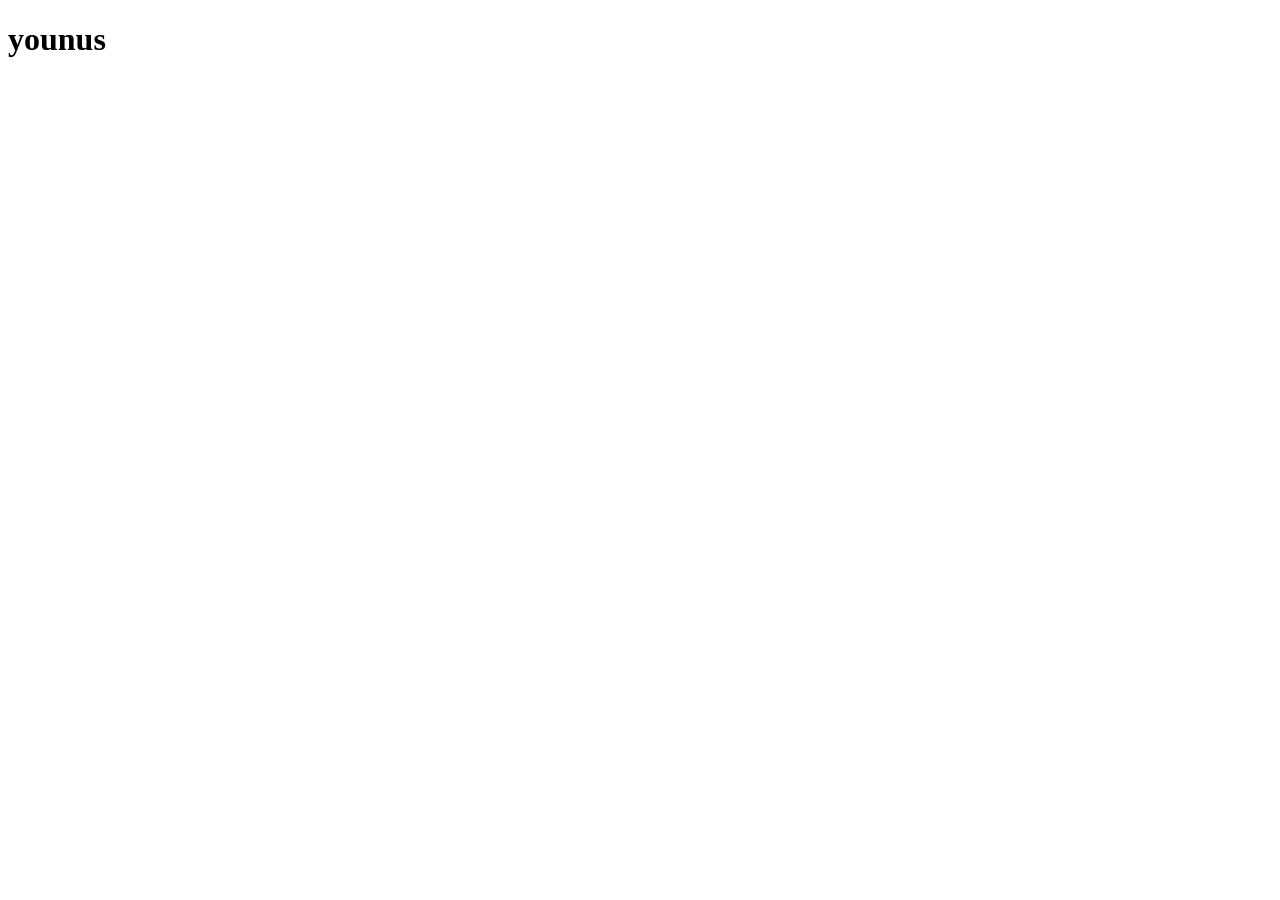
==== index.html @ 6357ff7a "first commit" ====
<!DOCTYPE html>
<html lang="en">
<head>
    <meta charset="UTF-8">
    <meta name="viewport" content="width=device-width, initial-scale=1.0">
    <title>Document</title>
</head>
<body>
    <h1>younus</h1>
</body>
</html>
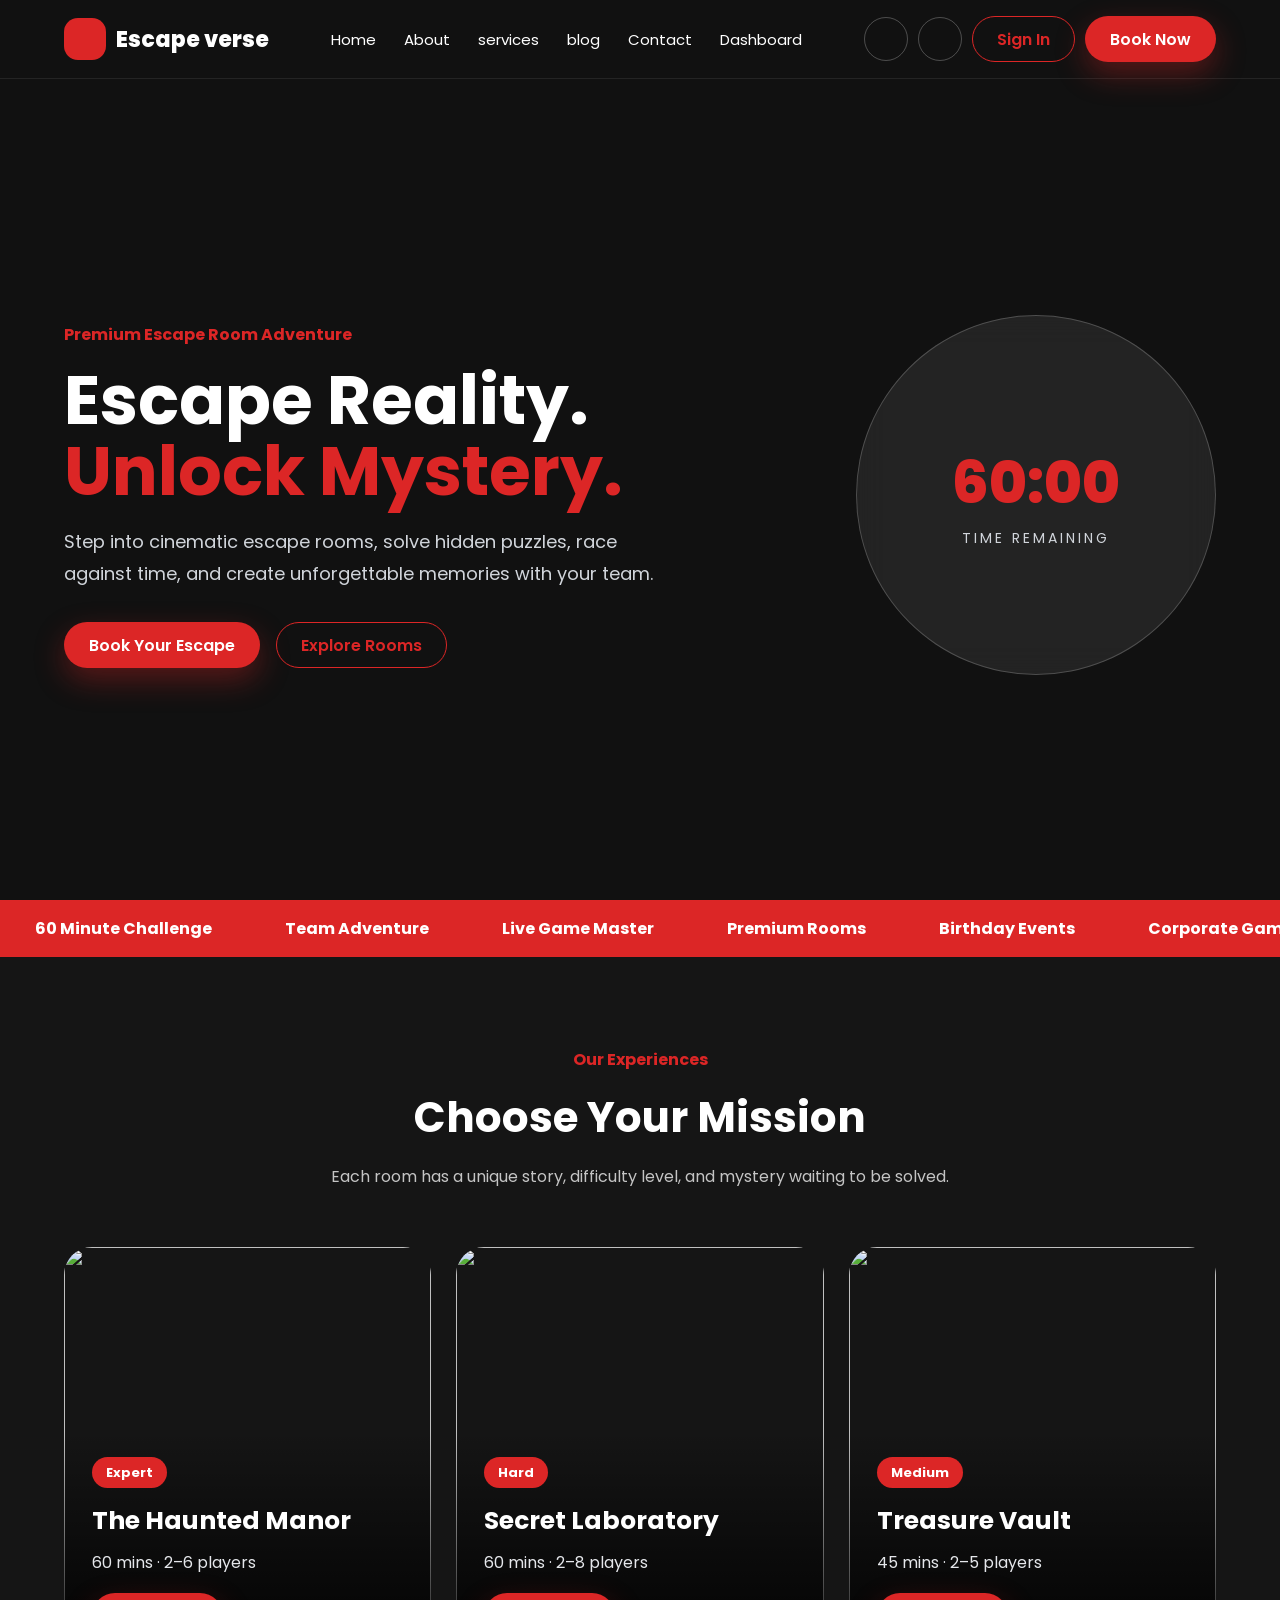
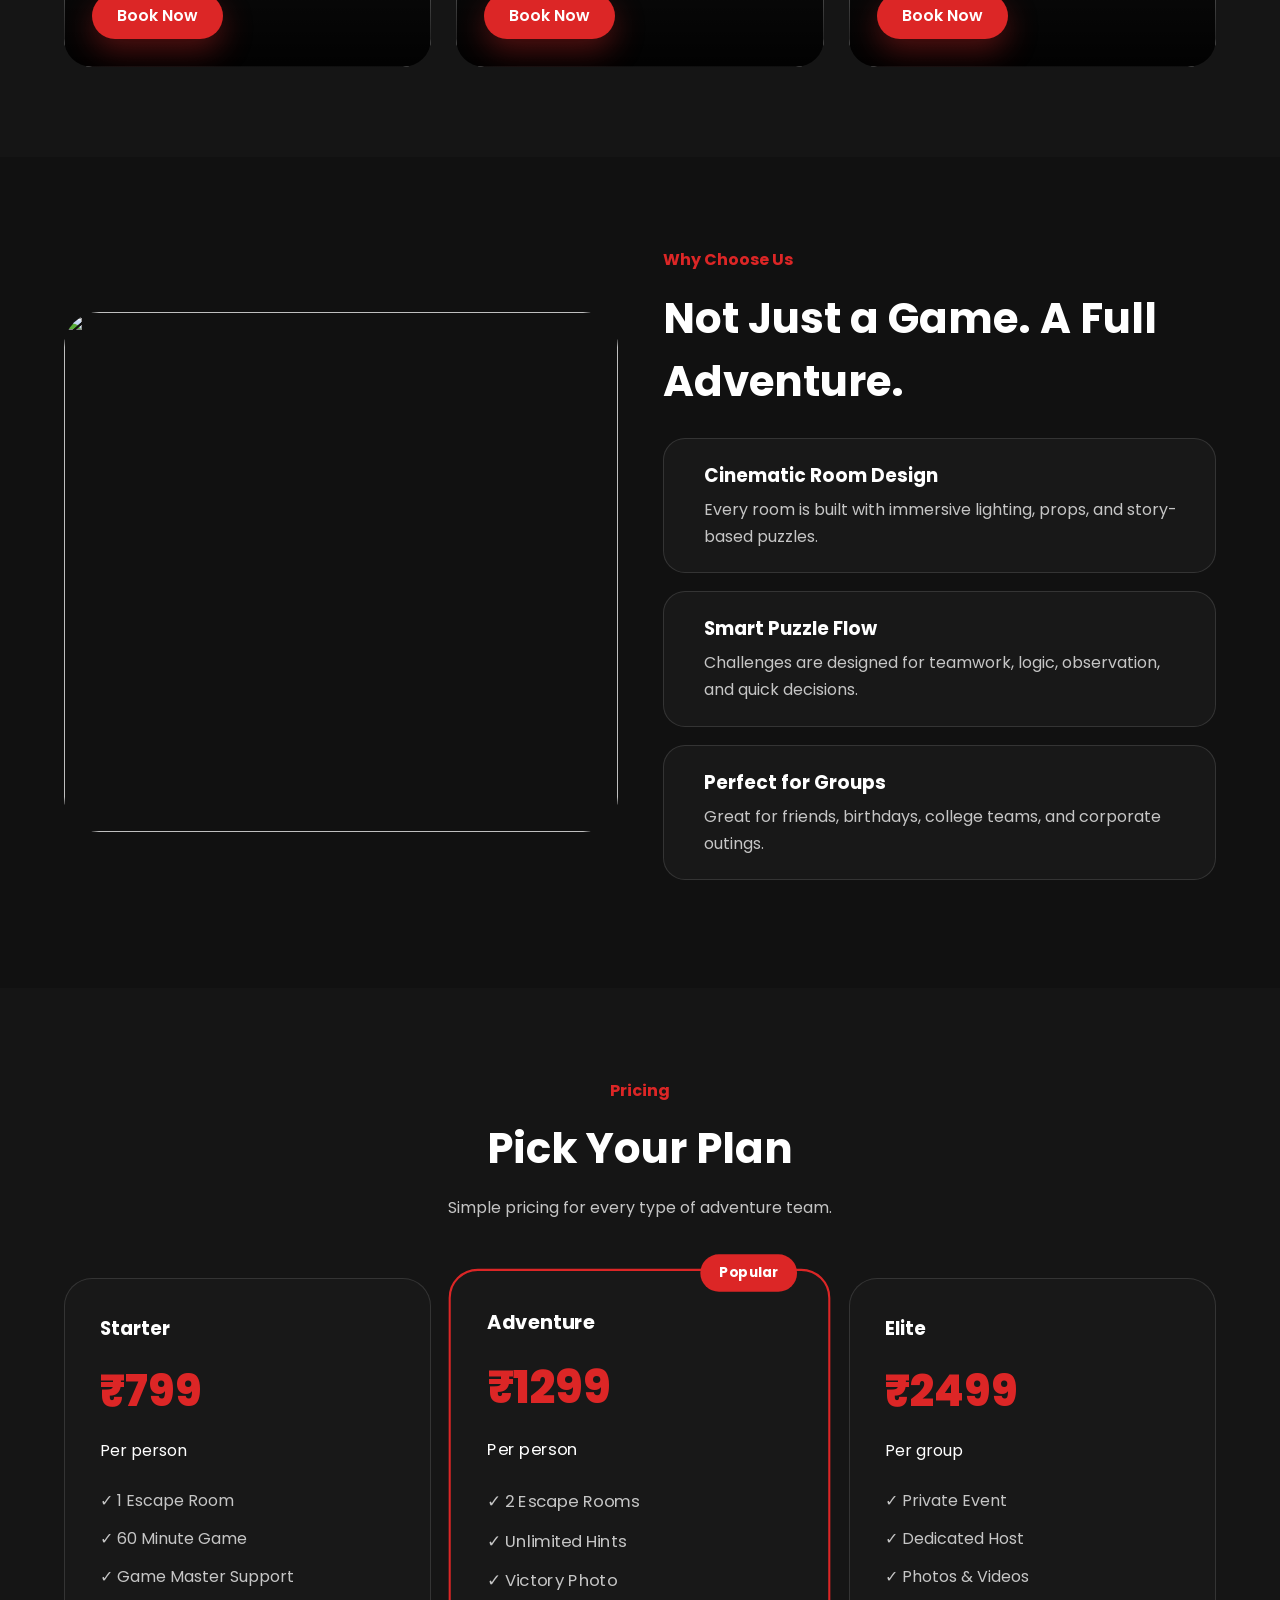
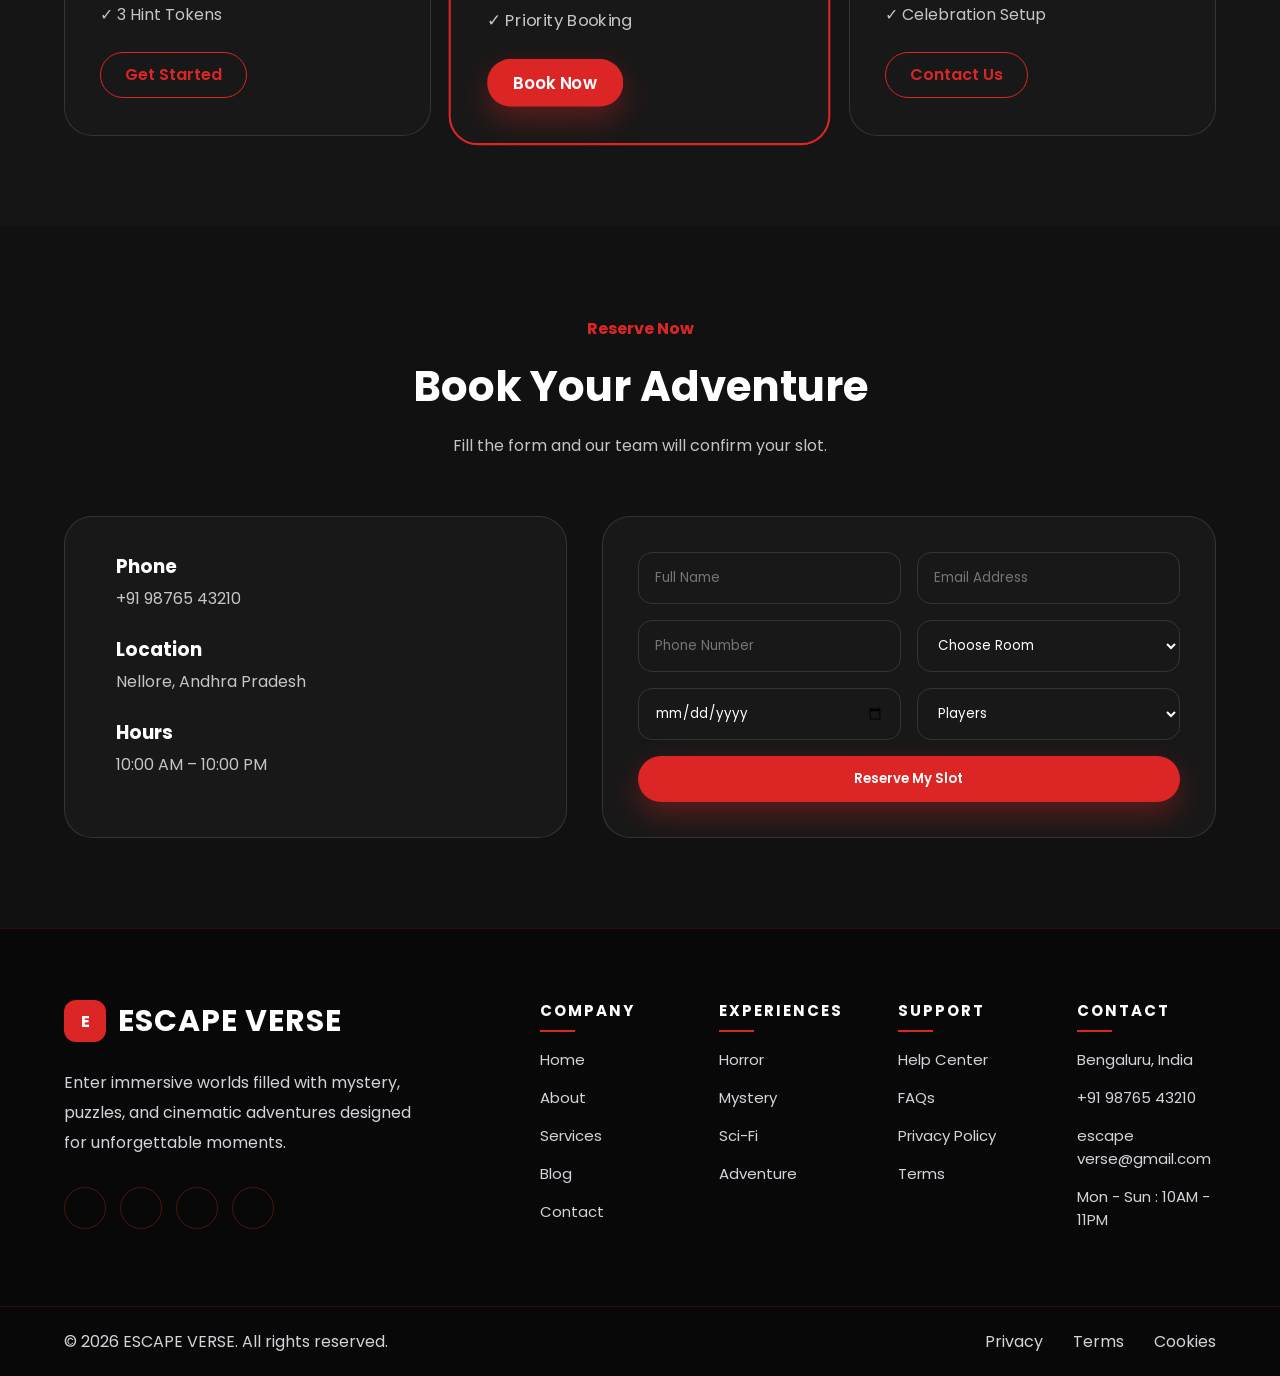
==== commit bee5637b: "first commit" ====
--- a/index.html
+++ b/index.html
@@ -1,11 +1,372 @@
 <!DOCTYPE html>
-<html lang="en">
+<html lang="en" dir="ltr">
 <head>
-    <meta charset="UTF-8">
-    <meta name="viewport" content="width=device-width, initial-scale=1.0">
-    <title>Document</title>
+  <meta charset="UTF-8" />
+  <meta name="viewport" content="width=device-width, initial-scale=1.0" />
+  <title>Escape verse - Escape Room Adventure Center</title>
+
+  <link rel="stylesheet" href="index.css">
+
+  <link href="https://fonts.googleapis.com/css2?family=Poppins:wght@300;400;500;600;700;800&display=swap" rel="stylesheet">
+  <script src="https://unpkg.com/lucide@latest"></script>
 </head>
+
 <body>
-    <h1>younus</h1>
+
+<header>
+  <div class="container nav">
+    <a href="#" class="logo">
+      <span class="logo-icon"><i data-lucide="key-round"></i></span>
+      Escape verse
+    </a>
+
+    <ul class="nav-links" id="navLinks">
+      <li><a href="#home">Home</a></li>
+      <li><a href="#about">About</a></li>
+      <li><a href="#rooms">services</a></li>
+      <li><a href="#pricing">blog</a></li>
+      <li><a href="#booking">Contact</a></li>
+      <li><a href="#">Dashboard</a></li>
+    </ul>
+
+    <div class="nav-actions">
+      <button class="icon-btn" id="rtlBtn">
+  <i data-lucide="text-direction-rtl"></i>
+</button>
+      <button class="icon-btn" id="darkBtn"><i data-lucide="moon"></i></button>
+      <a href="login.html" class="btn btn-secondary desktop-cta">Sign In</a>
+      <a href="#booking" class="btn btn-primary desktop-cta">Book Now</a>
+      
+    </div>
+  </div>
+</header>
+
+<section class="hero" id="home">
+  <div class="container hero-grid">
+    <div>
+      <span class="tag">Premium Escape Room Adventure</span>
+      <h1>Escape Reality. <span>Unlock Mystery.</span></h1>
+      <p>
+        Step into cinematic escape rooms, solve hidden puzzles, race against time,
+        and create unforgettable memories with your team.
+      </p>
+
+      <div class="hero-actions">
+        <a href="#booking" class="btn btn-primary">Book Your Escape</a>
+        <a href="#rooms" class="btn btn-secondary">Explore Rooms</a>
+      </div>
+    </div>
+
+    <div class="timer-card">
+      <div class="timer-inner">
+        <div class="timer" id="timer">60:00</div>
+        <p>Time Remaining</p>
+      </div>
+    </div>
+  </div>
+</section>
+
+<div class="marquee">
+  <div class="marquee-track">
+    <span>60 Minute Challenge</span>
+    <span>Team Adventure</span>
+    <span>Live Game Master</span>
+    <span>Premium Rooms</span>
+    <span>Birthday Events</span>
+    <span>Corporate Games</span>
+  </div>
+</div>
+
+<section class="section rooms" id="rooms">
+  <div class="container">
+    <div class="section-head">
+      <span class="tag">Our Experiences</span>
+      <h2>Choose Your Mission</h2>
+      <p>Each room has a unique story, difficulty level, and mystery waiting to be solved.</p>
+    </div>
+
+    <div class="room-grid">
+      <div class="room-card">
+        <img src="https://images.unsplash.com/photo-1505635552518-3448ff116af3?auto=format&fit=crop&w=900&q=80">
+        <div class="room-content">
+          <span class="difficulty">Expert</span>
+          <h3>The Haunted Manor</h3>
+          <p>60 mins · 2–6 players</p>
+          <a href="#booking" class="btn btn-primary">Book Now</a>
+        </div>
+      </div>
+
+      <div class="room-card">
+        <img src="https://images.unsplash.com/photo-1511512578047-dfb367046420?auto=format&fit=crop&w=900&q=80">
+        <div class="room-content">
+          <span class="difficulty">Hard</span>
+          <h3>Secret Laboratory</h3>
+          <p>60 mins · 2–8 players</p>
+          <a href="#booking" class="btn btn-primary">Book Now</a>
+        </div>
+      </div>
+
+      <div class="room-card">
+        <img src="https://images.unsplash.com/photo-1500530855697-b586d89ba3ee?auto=format&fit=crop&w=900&q=80">
+        <div class="room-content">
+          <span class="difficulty">Medium</span>
+          <h3>Treasure Vault</h3>
+          <p>45 mins · 2–5 players</p>
+          <a href="#booking" class="btn btn-primary">Book Now</a>
+        </div>
+      </div>
+    </div>
+  </div>
+</section>
+
+<section class="section" id="about">
+  <div class="container experience-grid">
+    <div class="exp-img">
+      <img src="https://images.unsplash.com/photo-1529516548873-9ce57c8f155e?auto=format&fit=crop&w=1000&q=80">
+    </div>
+
+    <div>
+      <span class="tag">Why Choose Us</span>
+      <h2>Not Just a Game. A Full Adventure.</h2>
+
+      <div class="feature">
+        <i data-lucide="film"></i>
+        <div>
+          <h3>Cinematic Room Design</h3>
+          <p>Every room is built with immersive lighting, props, and story-based puzzles.</p>
+        </div>
+      </div>
+
+      <div class="feature">
+        <i data-lucide="brain"></i>
+        <div>
+          <h3>Smart Puzzle Flow</h3>
+          <p>Challenges are designed for teamwork, logic, observation, and quick decisions.</p>
+        </div>
+      </div>
+
+      <div class="feature">
+        <i data-lucide="users"></i>
+        <div>
+          <h3>Perfect for Groups</h3>
+          <p>Great for friends, birthdays, college teams, and corporate outings.</p>
+        </div>
+      </div>
+    </div>
+  </div>
+</section>
+
+<section class="section pricing" id="pricing">
+  <div class="container">
+    <div class="section-head">
+      <span class="tag">Pricing</span>
+      <h2>Pick Your Plan</h2>
+      <p>Simple pricing for every type of adventure team.</p>
+    </div>
+
+    <div class="pricing-grid">
+      <div class="price-card">
+        <h3>Starter</h3>
+        <div class="price">₹799</div>
+        <p>Per person</p>
+        <ul>
+          <li>✓ 1 Escape Room</li>
+          <li>✓ 60 Minute Game</li>
+          <li>✓ Game Master Support</li>
+          <li>✓ 3 Hint Tokens</li>
+        </ul>
+        <a href="#booking" class="btn btn-secondary">Get Started</a>
+      </div>
+
+      <div class="price-card popular">
+        <span class="badge">Popular</span>
+        <h3>Adventure</h3>
+        <div class="price">₹1299</div>
+        <p>Per person</p>
+        <ul>
+          <li>✓ 2 Escape Rooms</li>
+          <li>✓ Unlimited Hints</li>
+          <li>✓ Victory Photo</li>
+          <li>✓ Priority Booking</li>
+        </ul>
+        <a href="#booking" class="btn btn-primary">Book Now</a>
+      </div>
+
+      <div class="price-card">
+        <h3>Elite</h3>
+        <div class="price">₹2499</div>
+        <p>Per group</p>
+        <ul>
+          <li>✓ Private Event</li>
+          <li>✓ Dedicated Host</li>
+          <li>✓ Photos & Videos</li>
+          <li>✓ Celebration Setup</li>
+        </ul>
+        <a href="#booking" class="btn btn-secondary">Contact Us</a>
+      </div>
+    </div>
+  </div>
+</section>
+
+<section class="section" id="booking">
+  <div class="container">
+    <div class="section-head">
+      <span class="tag">Reserve Now</span>
+      <h2>Book Your Adventure</h2>
+      <p>Fill the form and our team will confirm your slot.</p>
+    </div>
+
+    <div class="booking-grid">
+      <div class="booking-info">
+        <div class="info-box">
+          <i data-lucide="phone"></i>
+          <div>
+            <h3>Phone</h3>
+            <p>+91 98765 43210</p>
+          </div>
+        </div>
+
+        <div class="info-box">
+          <i data-lucide="map-pin"></i>
+          <div>
+            <h3>Location</h3>
+            <p>Nellore, Andhra Pradesh</p>
+          </div>
+        </div>
+
+        <div class="info-box">
+          <i data-lucide="clock"></i>
+          <div>
+            <h3>Hours</h3>
+            <p>10:00 AM – 10:00 PM</p>
+          </div>
+        </div>
+      </div>
+
+      <form class="booking-form" id="bookingForm">
+        <div class="form-row">
+          <input type="text" id="name" placeholder="Full Name" required>
+          <input type="email" placeholder="Email Address" required>
+        </div>
+
+        <div class="form-row">
+          <input type="tel" placeholder="Phone Number" required>
+          <select required>
+            <option value="">Choose Room</option>
+            <option>The Haunted Manor</option>
+            <option>Secret Laboratory</option>
+            <option>Treasure Vault</option>
+          </select>
+        </div>
+
+        <div class="form-row">
+          <input type="date" required>
+          <select required>
+            <option value="">Players</option>
+            <option>2 Players</option>
+            <option>3 Players</option>
+            <option>4 Players</option>
+            <option>5+ Players</option>
+          </select>
+        </div>
+
+        <button class="btn btn-primary" type="submit">Reserve My Slot</button>
+      </form>
+    </div>
+  </div>
+</section>
+
+
+  <footer class="footer">
+
+  <div class="container footer-container">
+
+    <!-- LEFT -->
+    <div class="footer-brand">
+
+      <div class="footer-logo">
+        <span class="logo-box">E</span>
+        <h2>ESCAPE VERSE</h2>
+      </div>
+
+      <p>
+        Enter immersive worlds filled with mystery, puzzles,
+        and cinematic adventures designed for unforgettable moments.
+      </p>
+
+      <div class="footer-socials">
+        <a href="#"><i data-lucide="instagram"></i></a>
+        <a href="#"><i data-lucide="twitter"></i></a>
+        <a href="#"><i data-lucide="youtube"></i></a>
+        <a href="#"><i data-lucide="facebook"></i></a>
+      </div>
+
+    </div>
+
+    <!-- LINKS -->
+    <div class="footer-links">
+
+      <div class="footer-column">
+        <h3>Company</h3>
+
+        <a href="#">Home</a>
+        <a href="#">About</a>
+        <a href="#">Services</a>
+        <a href="#">Blog</a>
+        <a href="#">Contact</a>
+      </div>
+
+      <div class="footer-column">
+        <h3>Experiences</h3>
+
+        <a href="#">Horror</a>
+        <a href="#">Mystery</a>
+        <a href="#">Sci-Fi</a>
+        <a href="#">Adventure</a>
+      </div>
+
+      <div class="footer-column">
+        <h3>Support</h3>
+
+        <a href="#">Help Center</a>
+        <a href="#">FAQs</a>
+        <a href="#">Privacy Policy</a>
+        <a href="#">Terms</a>
+      </div>
+
+      <div class="footer-column">
+        <h3>Contact</h3>
+
+        <p>Bengaluru, India</p>
+        <p>+91 98765 43210</p>
+        <p>escape verse@gmail.com</p>
+        <p>Mon - Sun : 10AM - 11PM</p>
+      </div>
+
+    </div>
+
+  </div>
+
+  <!-- BOTTOM -->
+  <div class="footer-bottom">
+
+    <p>© 2026 ESCAPE VERSE. All rights reserved.</p>
+
+    <div class="bottom-links">
+      <a href="#">Privacy</a>
+      <a href="#">Terms</a>
+      <a href="#">Cookies</a>
+    </div>
+
+  </div>
+
+
+</footer>
+
+<script src="script.js"></script>
+
+<script>
+  lucide.createIcons();
+</script>
 </body>
 </html>
--- a/index.css
+++ b/index.css
@@ -0,0 +1,724 @@
+:root{
+  --primary:#dc2626;
+  --secondary:#111111;
+
+  --white:#ffffff;
+  --black:#000000;
+
+  --bg:#111111;
+  --text:#ffffff;
+
+  --card:#181818;
+  --soft:#151515;
+
+  --border:rgba(255,255,255,0.12);
+}
+
+/* LIGHT MODE */
+
+body.light{
+  --bg:#ffffff;
+  --text:#000000;
+
+  --card:#ffffff;
+  --soft:#f5f5f5;
+
+  --border:rgba(0,0,0,0.12);
+}
+
+/* RTL */
+
+body.rtl{
+  direction:rtl;
+  text-align:right;
+}
+
+*{
+  margin:0;
+  padding:0;
+  box-sizing:border-box;
+  font-family:'Poppins',sans-serif;
+}
+
+html{
+  scroll-behavior:smooth;
+}
+
+body{
+  background:var(--bg);
+  color:var(--text);
+  overflow-x:hidden;
+}
+
+a{
+  text-decoration:none;
+  color:inherit;
+}
+
+ul{
+  list-style:none;
+}
+
+img{
+  display:block;
+}
+
+.container{
+  width:min(1180px,90%);
+  margin:auto;
+}
+
+/* HEADER */
+
+header{
+  position:fixed;
+  top:0;
+  left:0;
+  width:100%;
+  z-index:999;
+  background:var(--secondary);
+  border-bottom:1px solid rgba(255,255,255,.08);
+}
+
+.nav{
+  height:78px;
+  display:flex;
+  align-items:center;
+  justify-content:space-between;
+}
+
+.logo{
+  display:flex;
+  align-items:center;
+  gap:10px;
+  color:var(--white);
+  font-size:22px;
+  font-weight:800;
+}
+
+.logo-icon{
+  width:42px;
+  height:42px;
+  border-radius:14px;
+  background:var(--primary);
+  color:var(--white);
+  display:grid;
+  place-items:center;
+}
+
+.nav-links{
+  display:flex;
+  align-items:center;
+  gap:28px;
+}
+
+.nav-links a{
+  color:var(--white);
+  font-size:15px;
+  transition:.3s;
+}
+
+.nav-links a:hover{
+  color:var(--primary);
+}
+
+.nav-actions{
+  display:flex;
+  align-items:center;
+  gap:10px;
+}
+
+.icon-btn{
+  width:44px;
+  height:44px;
+  border-radius:50%;
+  border:1px solid rgba(255,255,255,.18);
+  background:transparent;
+  color:var(--white);
+  display:grid;
+  place-items:center;
+  cursor:pointer;
+  transition:.3s;
+}
+
+.icon-btn:hover{
+  background:var(--primary);
+  border-color:var(--primary);
+}
+
+.hamburger{
+  display:none;
+}
+
+/* BUTTONS */
+
+.btn{
+  height:46px;
+  padding:0 24px;
+  border-radius:30px;
+  display:inline-flex;
+  align-items:center;
+  justify-content:center;
+  font-weight:600;
+  border:1px solid transparent;
+  transition:.3s;
+}
+
+.btn-primary{
+  background:var(--primary);
+  color:var(--white);
+  box-shadow:0 12px 30px rgba(220,38,38,.35);
+}
+
+.btn-primary:hover{
+  transform:translateY(-3px);
+}
+
+.btn-secondary{
+  background:transparent;
+  color:var(--primary);
+  border-color:var(--primary);
+}
+
+.btn-secondary:hover{
+  background:var(--primary);
+  color:var(--white);
+}
+
+/* HERO */
+
+.hero{
+  min-height:100vh;
+  display:flex;
+  align-items:center;
+  padding-top:90px;
+
+  background:
+  linear-gradient(90deg,rgba(17,17,17,.96),rgba(17,17,17,.55)),
+  url("https://images.unsplash.com/photo-1511512578047-dfb367046420?auto=format&fit=crop&w=1600&q=80");
+
+  background-size:cover;
+  background-position:center;
+
+  color:var(--white);
+}
+
+.hero-grid{
+  display:grid;
+  grid-template-columns:1.1fr .9fr;
+  gap:50px;
+  align-items:center;
+}
+
+.tag{
+  color:var(--primary);
+  font-weight:700;
+}
+
+.hero h1{
+  font-size:68px;
+  line-height:1.05;
+  margin:18px 0;
+}
+
+.hero h1 span{
+  color:var(--primary);
+}
+
+.hero p{
+  color:#d1d5db;
+  font-size:18px;
+  line-height:1.8;
+  max-width:620px;
+}
+
+.hero-actions{
+  display:flex;
+  gap:16px;
+  margin-top:32px;
+  flex-wrap:wrap;
+}
+
+.timer-card{
+  width:360px;
+  height:360px;
+  border-radius:50%;
+  background:rgba(255,255,255,.08);
+  border:1px solid rgba(255,255,255,.2);
+  display:grid;
+  place-items:center;
+  margin-left:auto;
+  backdrop-filter:blur(15px);
+}
+
+.timer-inner{
+  text-align:center;
+}
+
+.timer{
+  font-size:58px;
+  font-weight:800;
+  color:var(--primary);
+}
+
+.timer-inner p{
+  font-size:14px;
+  letter-spacing:3px;
+  text-transform:uppercase;
+}
+
+/* MARQUEE */
+
+.marquee{
+  background:var(--primary);
+  color:var(--white);
+  overflow:hidden;
+  white-space:nowrap;
+  padding:16px 0;
+  font-weight:700;
+}
+
+.marquee-track{
+  display:inline-block;
+  animation:marquee 18s linear infinite;
+}
+
+.marquee span{
+  margin:0 35px;
+}
+
+@keyframes marquee{
+  from{
+    transform:translateX(0);
+  }
+  to{
+    transform:translateX(-50%);
+  }
+}
+
+/* SECTIONS */
+
+.section{
+  padding:90px 0;
+}
+
+.rooms,
+.pricing{
+  background:var(--soft);
+}
+
+.section-head{
+  text-align:center;
+  max-width:720px;
+  margin:0 auto 55px;
+}
+
+.section-head h2{
+  font-size:42px;
+  margin:14px 0;
+}
+
+.section-head p{
+  opacity:.75;
+  line-height:1.8;
+}
+
+/* ROOMS */
+
+.room-grid{
+  display:grid;
+  grid-template-columns:repeat(3,1fr);
+  gap:25px;
+}
+
+.room-card{
+  height:420px;
+  border-radius:28px;
+  overflow:hidden;
+  position:relative;
+}
+
+.room-card img{
+  width:100%;
+  height:100%;
+  object-fit:cover;
+  transition:.5s;
+}
+
+.room-card:hover img{
+  transform:scale(1.08);
+}
+
+.room-content{
+  position:absolute;
+  left:0;
+  right:0;
+  bottom:0;
+  padding:28px;
+  color:var(--white);
+
+  background:
+  linear-gradient(transparent,rgba(0,0,0,.92));
+}
+
+.difficulty{
+  background:var(--primary);
+  padding:6px 14px;
+  border-radius:20px;
+  font-size:13px;
+  font-weight:700;
+}
+
+.room-content h3{
+  font-size:25px;
+  margin:18px 0 10px;
+}
+
+.room-content p{
+  color:#e5e7eb;
+  margin-bottom:18px;
+}
+
+/* ABOUT */
+
+.experience-grid{
+  display:grid;
+  grid-template-columns:1fr 1fr;
+  gap:45px;
+  align-items:center;
+}
+
+.exp-img img{
+  width:100%;
+  height:520px;
+  object-fit:cover;
+  border-radius:35px;
+}
+
+.experience-grid h2{
+  font-size:42px;
+  margin:15px 0 25px;
+}
+
+.feature{
+  display:flex;
+  gap:18px;
+  padding:22px;
+  border-radius:22px;
+  border:1px solid var(--border);
+  background:var(--card);
+  margin-bottom:18px;
+}
+
+.feature i{
+  color:var(--primary);
+}
+
+.feature p{
+  opacity:.75;
+  line-height:1.7;
+  margin-top:6px;
+}
+
+/* PRICING */
+
+.pricing-grid{
+  display:grid;
+  grid-template-columns:repeat(3,1fr);
+  gap:25px;
+}
+
+.price-card{
+  background:var(--card);
+  border:1px solid var(--border);
+  border-radius:28px;
+  padding:35px;
+  position:relative;
+}
+
+.price-card.popular{
+  border:2px solid var(--primary);
+  transform:scale(1.04);
+}
+
+.badge{
+  position:absolute;
+  top:-16px;
+  right:30px;
+  background:var(--primary);
+  color:var(--white);
+  padding:8px 18px;
+  border-radius:20px;
+  font-size:13px;
+  font-weight:700;
+}
+
+.price{
+  color:var(--primary);
+  font-size:44px;
+  font-weight:800;
+  margin:15px 0;
+}
+
+.price-card ul{
+  margin:25px 0;
+}
+
+.price-card li{
+  margin-bottom:13px;
+  opacity:.75;
+}
+
+/* BOOKING */
+
+.booking-grid{
+  display:grid;
+  grid-template-columns:.9fr 1.1fr;
+  gap:35px;
+}
+
+.booking-info,
+.booking-form{
+  background:var(--card);
+  border:1px solid var(--border);
+  border-radius:28px;
+  padding:35px;
+}
+
+.info-box{
+  display:flex;
+  gap:16px;
+  margin-bottom:24px;
+}
+
+.info-box i{
+  color:var(--primary);
+}
+
+.info-box p{
+  opacity:.75;
+  margin-top:5px;
+}
+
+.booking-form{
+  display:grid;
+  gap:16px;
+}
+
+.form-row{
+  display:grid;
+  grid-template-columns:1fr 1fr;
+  gap:16px;
+}
+
+.booking-form input,
+.booking-form select{
+  width:100%;
+  height:52px;
+  border-radius:14px;
+  border:1px solid var(--border);
+  background:transparent;
+  color:var(--text);
+  padding:0 16px;
+  outline:none;
+}
+
+.booking-form input:focus,
+.booking-form select:focus{
+  border-color:var(--primary);
+}
+
+.booking-form button{
+  width:100%;
+}
+
+
+
+.footer{
+  background:#080808;
+  padding-top:70px;
+  color:white;
+  border-top:1px solid rgba(220,38,38,.2);
+}
+
+.footer-container{
+  display:grid;
+  grid-template-columns:1.2fr 2fr;
+  gap:70px;
+  padding-bottom:60px;
+}
+
+.footer-logo{
+  display:flex;
+  align-items:center;
+  gap:12px;
+  margin-bottom:24px;
+}
+
+.logo-box{
+  width:42px;
+  height:42px;
+  border-radius:12px;
+  background:#dc2626;
+  display:grid;
+  place-items:center;
+  font-weight:700;
+}
+
+.footer-logo h2{
+  font-size:30px;
+  letter-spacing:1px;
+}
+
+.footer-brand p{
+  color:#d1d5db;
+  line-height:1.9;
+  max-width:360px;
+}
+
+.footer-socials{
+  display:flex;
+  gap:14px;
+  margin-top:28px;
+}
+
+.footer-socials a{
+  width:42px;
+  height:42px;
+  border-radius:50%;
+  border:1px solid rgba(220,38,38,.35);
+  display:grid;
+  place-items:center;
+  transition:.3s;
+}
+
+.footer-socials a:hover{
+  background:#dc2626;
+}
+
+.footer-links{
+  display:grid;
+  grid-template-columns:repeat(4,1fr);
+  gap:40px;
+}
+
+.footer-column h3{
+  font-size:15px;
+  margin-bottom:26px;
+  text-transform:uppercase;
+  letter-spacing:2px;
+  position:relative;
+}
+
+.footer-column h3::after{
+  content:"";
+  position:absolute;
+  left:0;
+  bottom:-10px;
+  width:35px;
+  height:2px;
+  background:#dc2626;
+}
+
+.footer-column a,
+.footer-column p{
+  display:block;
+  margin-bottom:15px;
+  color:#d1d5db;
+  font-size:15px;
+  transition:.3s;
+}
+
+.footer-column a:hover{
+  color:#dc2626;
+}
+
+.footer-bottom{
+  border-top:1px solid rgba(220,38,38,.2);
+  padding:22px 5%;
+  display:flex;
+  justify-content:space-between;
+  align-items:center;
+}
+
+.footer-bottom p{
+  color:#d1d5db;
+}
+
+.bottom-links{
+  display:flex;
+  gap:30px;
+}
+
+.bottom-links a{
+  color:#d1d5db;
+}
+
+.bottom-links a:hover{
+  color:#dc2626;
+}
+
+/* RESPONSIVE */
+
+@media(max-width:992px){
+
+  .footer-container{
+    grid-template-columns:1fr;
+  }
+
+  .footer-links{
+    grid-template-columns:repeat(2,1fr);
+  }
+}
+
+@media(max-width:650px){
+
+  .footer-links{
+    grid-template-columns:1fr;
+  }
+
+  .footer-bottom{
+    flex-direction:column;
+    gap:18px;
+    text-align:center;
+  }
+}
+
+.icon-btn svg{
+  width:20px;
+  height:20px;
+  stroke:white;
+  color:white;
+}
+
+.icon-btn{
+  display:flex;
+  align-items:center;
+  justify-content:center;
+  color:white;
+}
+
+.icon-btn:hover svg{
+  stroke:white;
+}
+
+.icon-btn{
+  width:44px;
+  height:44px;
+  border-radius:50%;
+  border:1px solid rgba(255,255,255,.25);
+  background:transparent;
+  color:white;
+  display:flex;
+  align-items:center;
+  justify-content:center;
+  font-size:12px;
+  font-weight:700;
+  cursor:pointer;
+}
+
+.icon-btn svg{
+  width:20px;
+  height:20px;
+  stroke:white;
+}
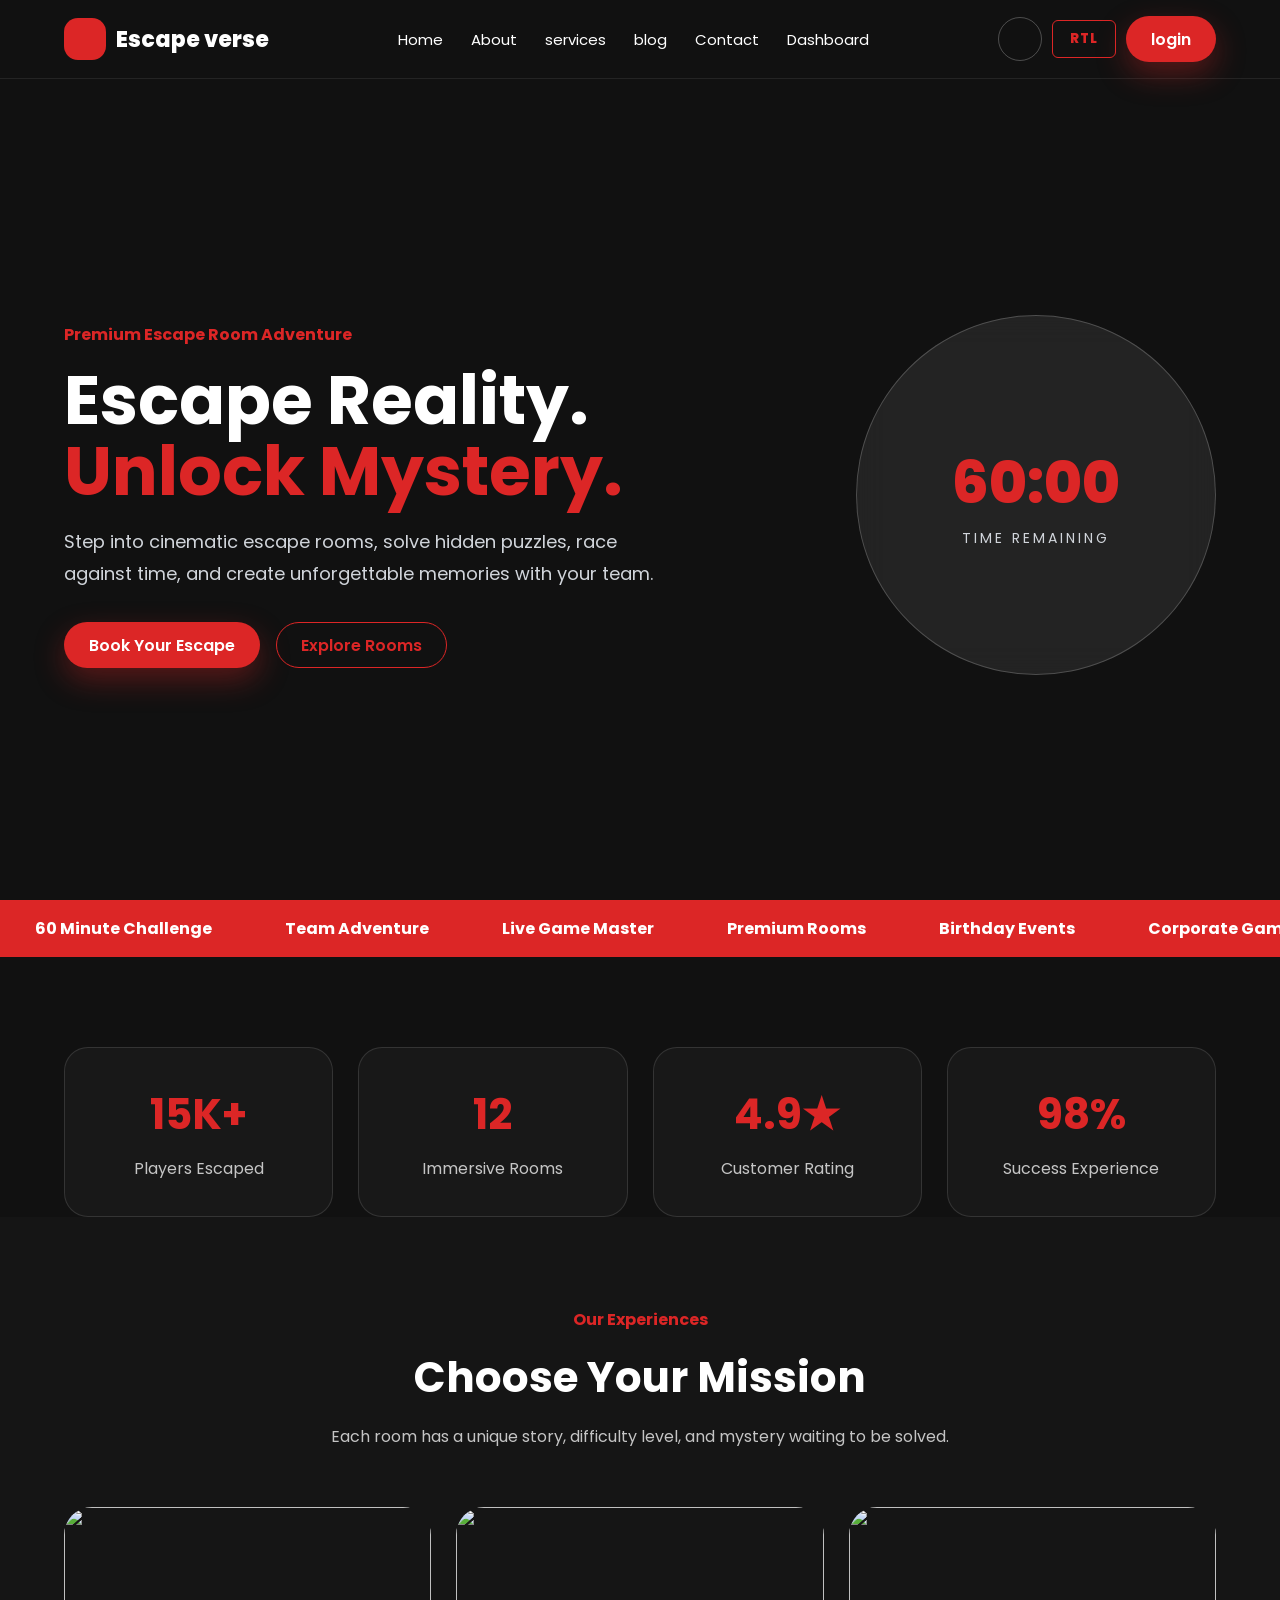
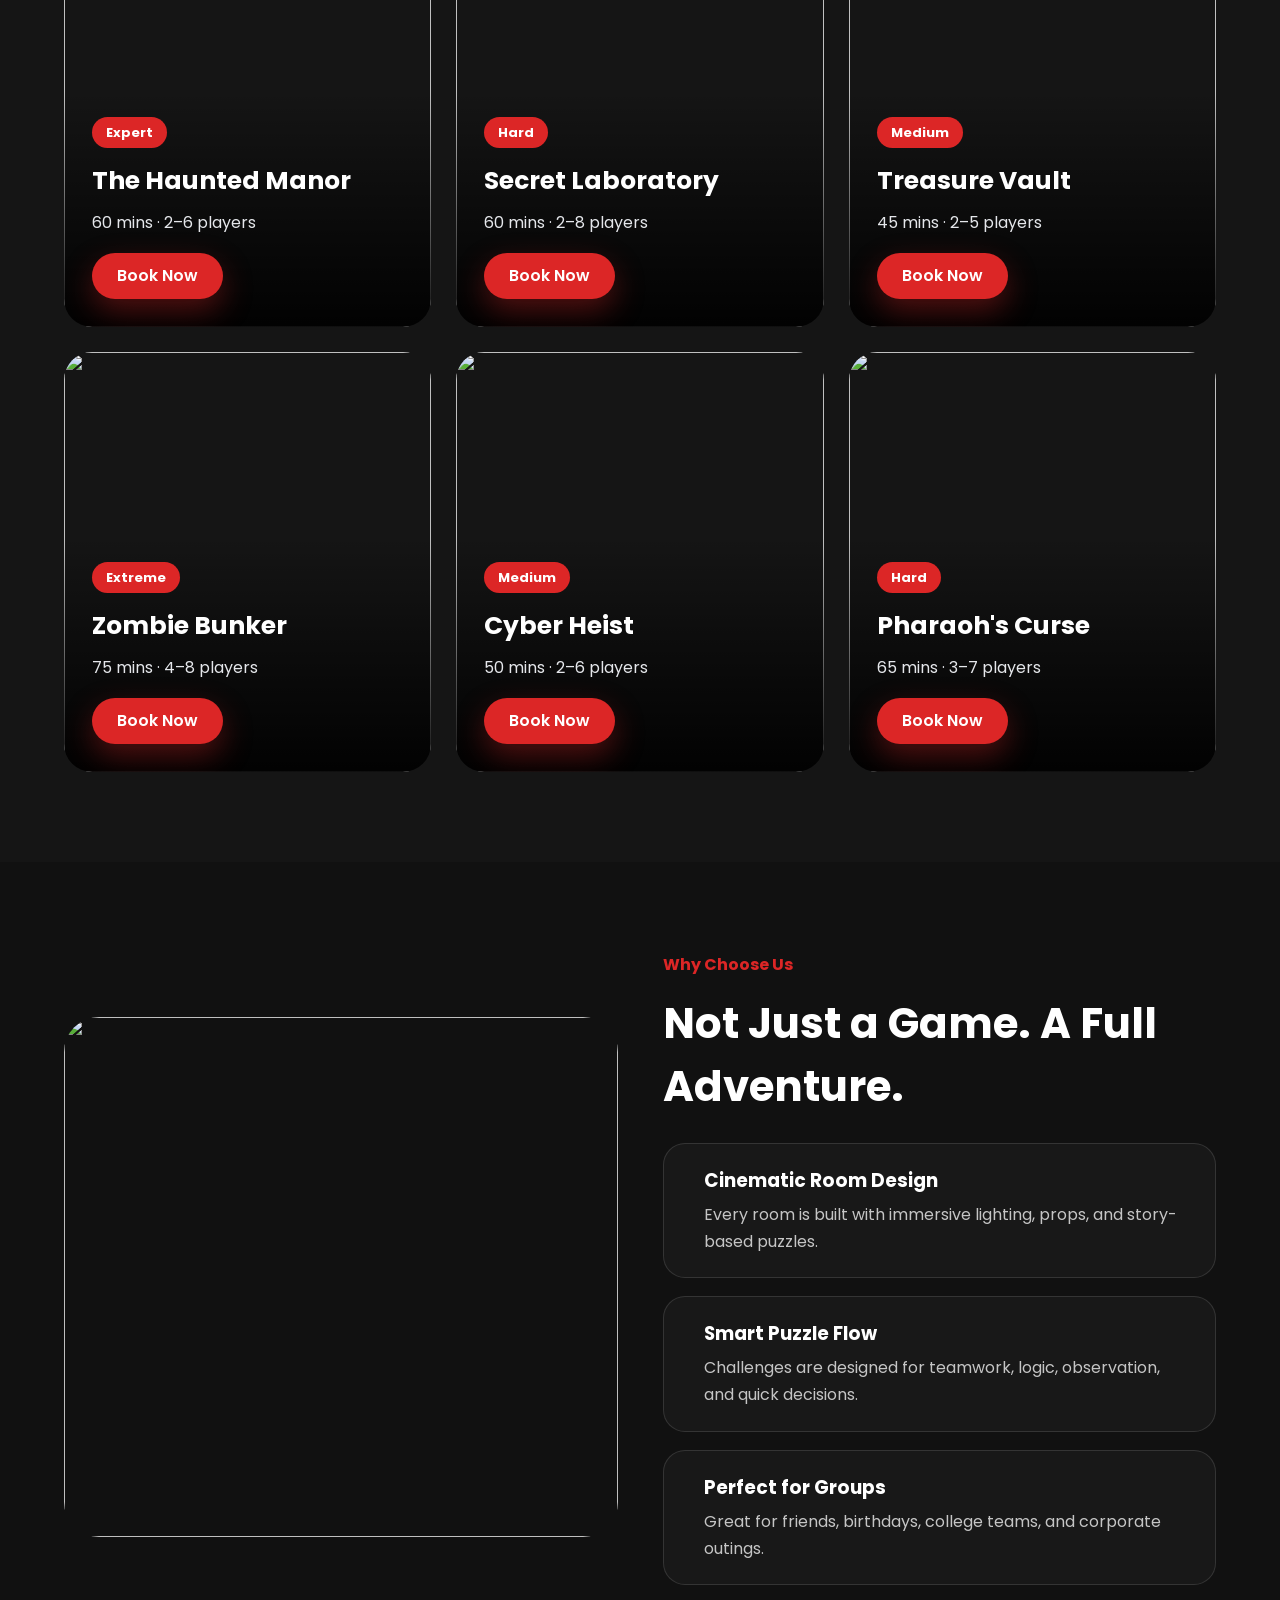
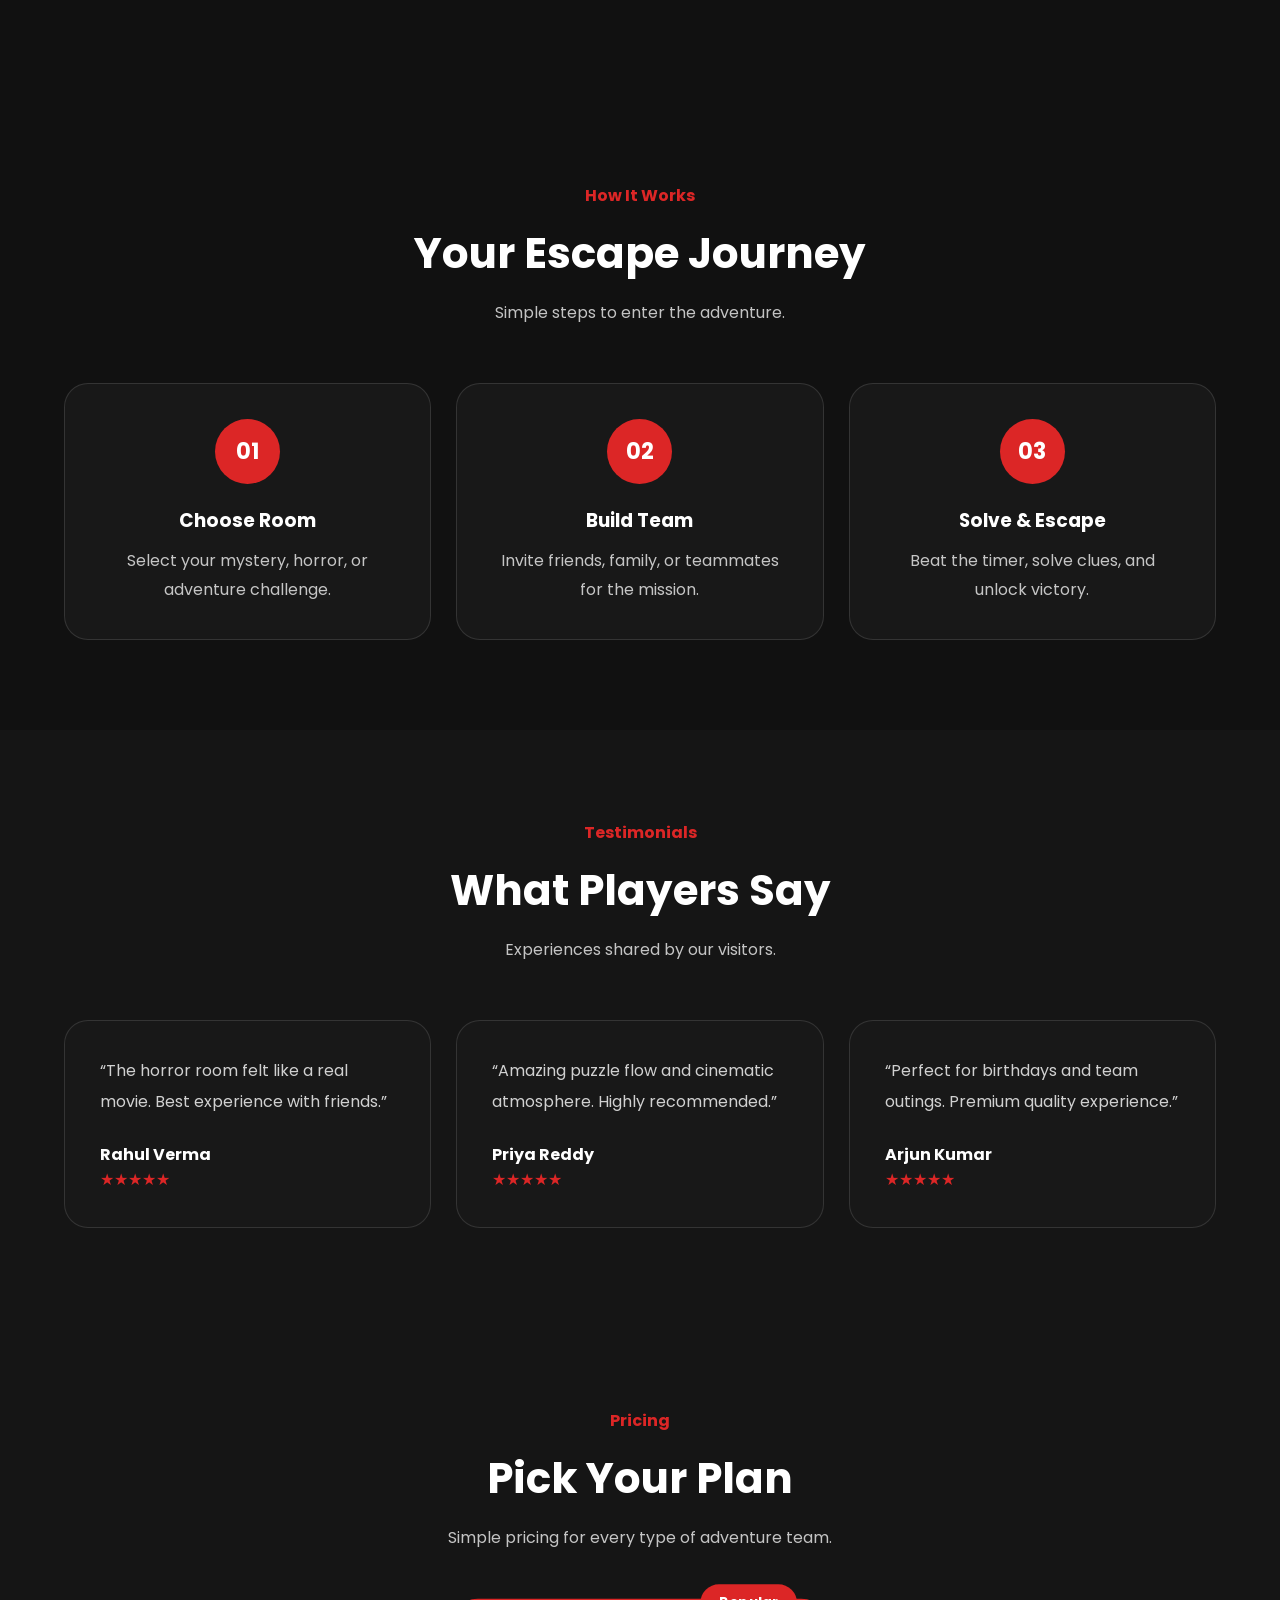
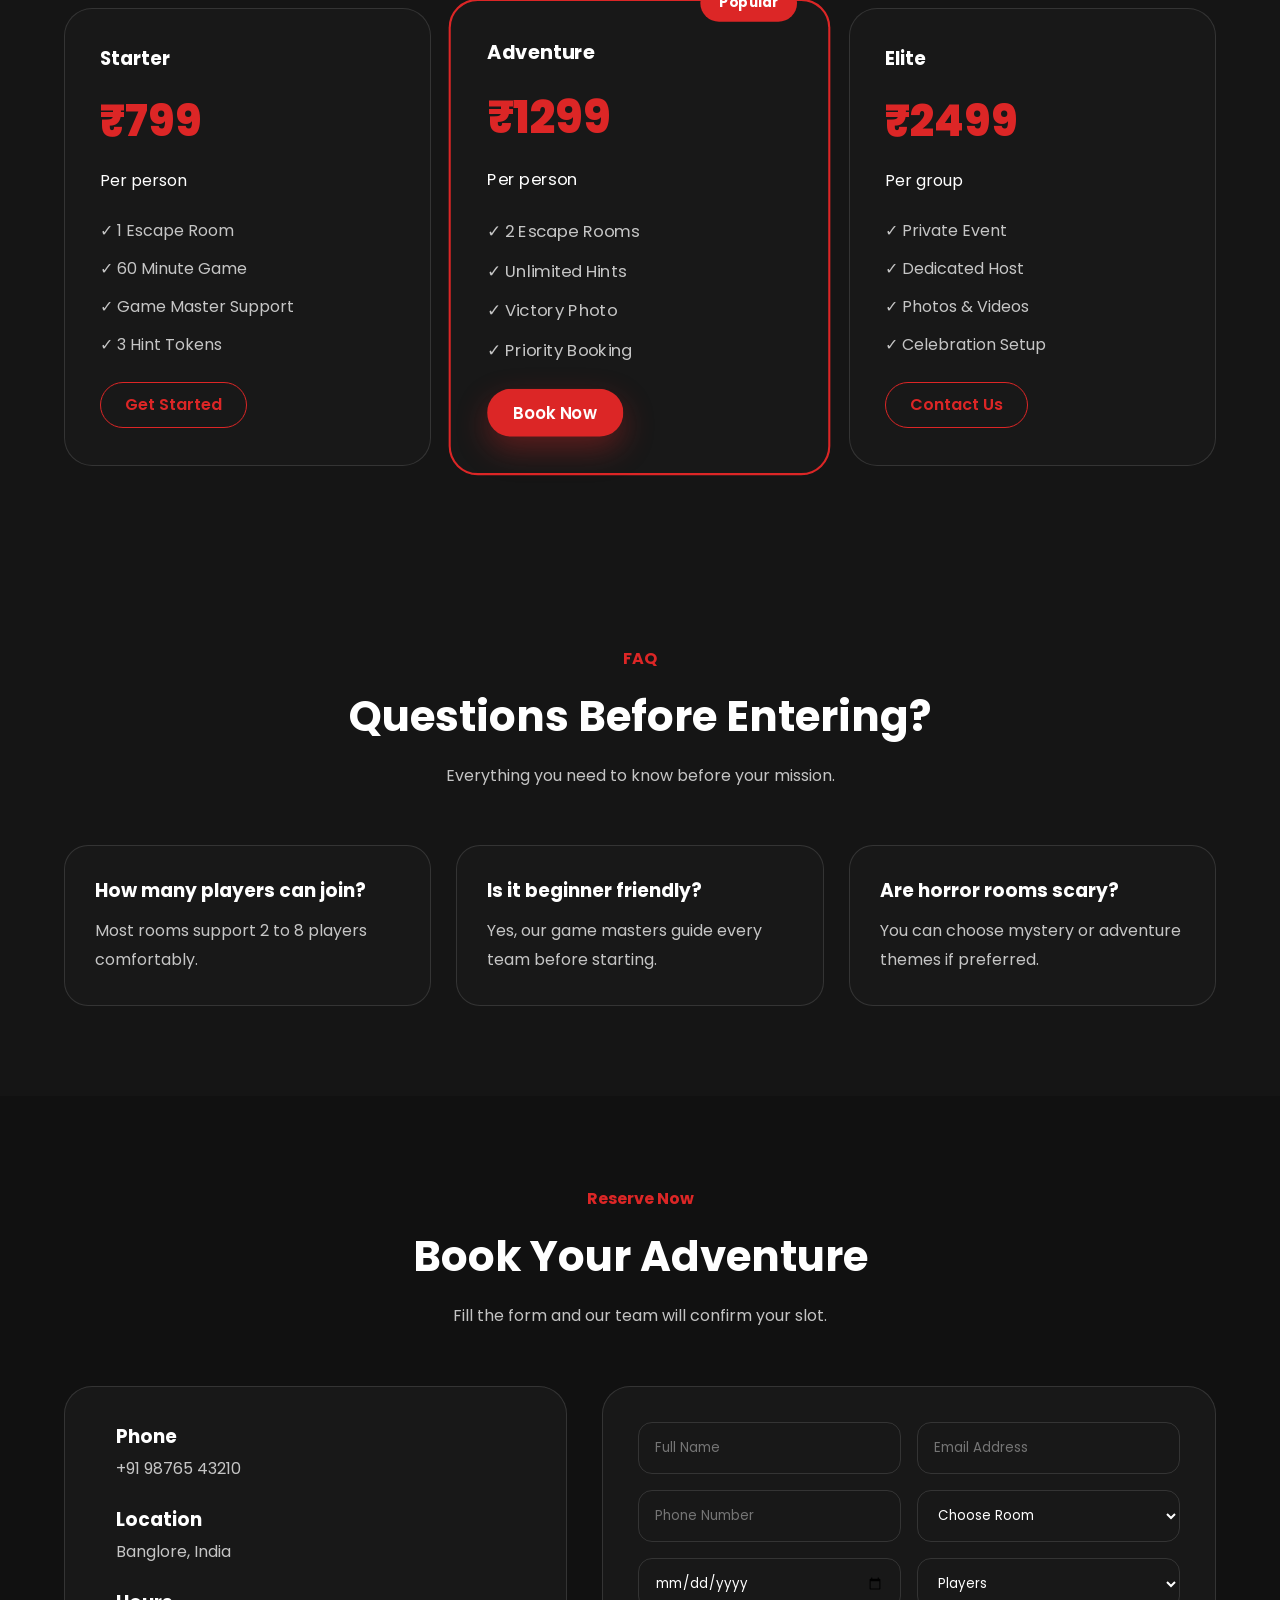
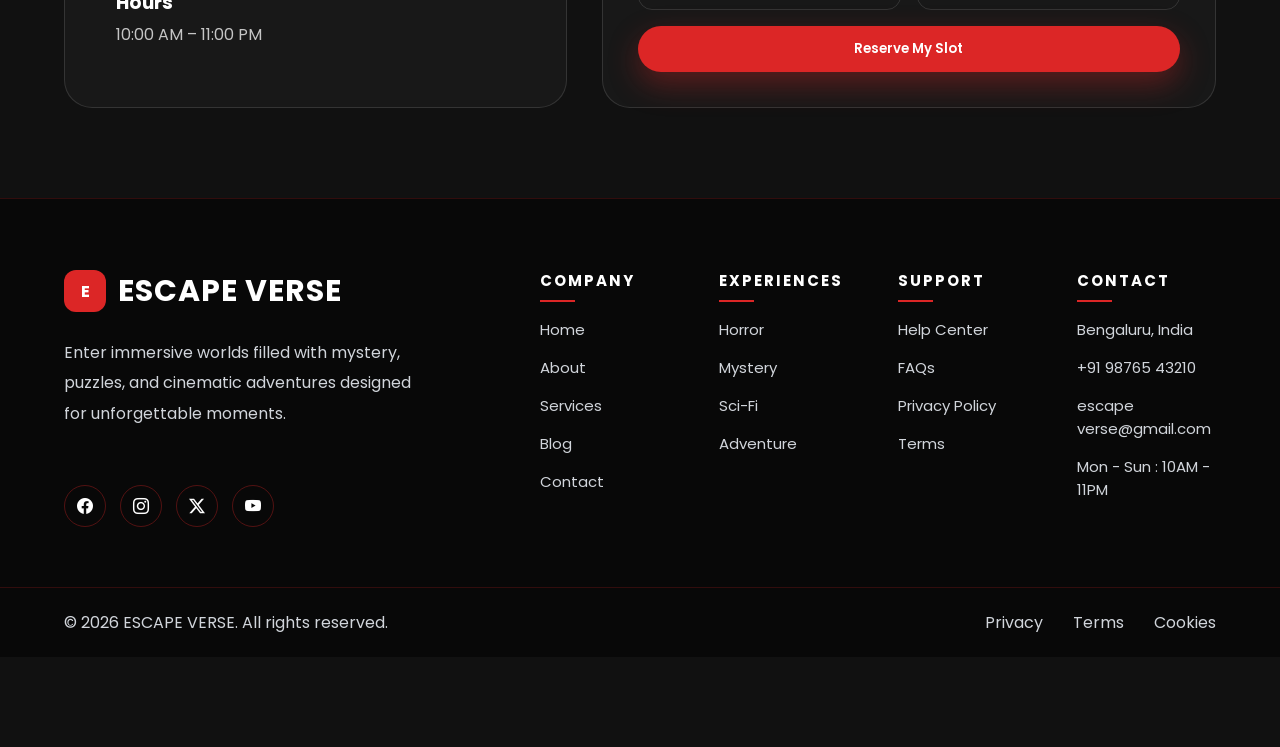
==== commit 39c3d943: "first commit" ====
--- a/index.html
+++ b/index.html
@@ -9,6 +9,9 @@
 
   <link href="https://fonts.googleapis.com/css2?family=Poppins:wght@300;400;500;600;700;800&display=swap" rel="stylesheet">
   <script src="https://unpkg.com/lucide@latest"></script>
+
+  <link rel="stylesheet"
+href="https://cdn.jsdelivr.net/npm/bootstrap-icons@1.11.3/font/bootstrap-icons.min.css">
 </head>
 
 <body>
@@ -30,12 +33,15 @@
     </ul>
 
     <div class="nav-actions">
-      <button class="icon-btn" id="rtlBtn">
-  <i data-lucide="text-direction-rtl"></i>
+      <button class="icon-btn" id="darkBtn">
+  <i data-lucide="moon"></i>
 </button>
-      <button class="icon-btn" id="darkBtn"><i data-lucide="moon"></i></button>
-      <a href="login.html" class="btn btn-secondary desktop-cta">Sign In</a>
-      <a href="#booking" class="btn btn-primary desktop-cta">Book Now</a>
+
+<button class="rtl-toggle" id="rtlBtn">
+  RTL
+</button>
+    
+      <a href="#booking" class="btn btn-primary desktop-cta">login</a>
       
     </div>
   </div>
@@ -77,6 +83,35 @@
   </div>
 </div>
 
+
+<section class="section stats-section">
+
+  <div class="container stats-grid">
+
+    <div class="stat-card">
+      <h2>15K+</h2>
+      <p>Players Escaped</p>
+    </div>
+
+    <div class="stat-card">
+      <h2>12</h2>
+      <p>Immersive Rooms</p>
+    </div>
+
+    <div class="stat-card">
+      <h2>4.9★</h2>
+      <p>Customer Rating</p>
+    </div>
+
+    <div class="stat-card">
+      <h2>98%</h2>
+      <p>Success Experience</p>
+    </div>
+
+  </div>
+
+
+
 <section class="section rooms" id="rooms">
   <div class="container">
     <div class="section-head">
@@ -115,9 +150,60 @@
           <a href="#booking" class="btn btn-primary">Book Now</a>
         </div>
       </div>
-    </div>
-  </div>
-</section>
+
+      <div class="room-card">
+  <img src="https://images.unsplash.com/photo-1520607162513-77705c0f0d4a?auto=format&fit=crop&w=900&q=80">
+
+  <div class="room-content">
+    <span class="difficulty">Extreme</span>
+
+    <h3>Zombie Bunker</h3>
+
+    <p>75 mins · 4–8 players</p>
+
+    <a href="#booking" class="btn btn-primary">
+      Book Now
+    </a>
+  </div>
+</div>
+
+<div class="room-card">
+  <img src="https://images.unsplash.com/photo-1516321318423-f06f85e504b3?auto=format&fit=crop&w=900&q=80">
+
+  <div class="room-content">
+    <span class="difficulty">Medium</span>
+
+    <h3>Cyber Heist</h3>
+
+    <p>50 mins · 2–6 players</p>
+
+    <a href="#booking" class="btn btn-primary">
+      Book Now
+    </a>
+  </div>
+</div>
+
+<div class="room-card">
+  <img src="https://images.unsplash.com/photo-1504384308090-c894fdcc538d?auto=format&fit=crop&w=900&q=80">
+
+  <div class="room-content">
+    <span class="difficulty">Hard</span>
+
+    <h3>Pharaoh's Curse</h3>
+
+    <p>65 mins · 3–7 players</p>
+
+    <a href="#booking" class="btn btn-primary">
+      Book Now
+    </a>
+  </div>
+</div>
+    </div>
+  </div>
+</section>
+
+
+
 
 <section class="section" id="about">
   <div class="container experience-grid">
@@ -154,6 +240,98 @@
       </div>
     </div>
   </div>
+</section>
+
+
+<section class="section how-section">
+
+  <div class="container">
+
+    <div class="section-head">
+      <span class="tag">How It Works</span>
+      <h2>Your Escape Journey</h2>
+      <p>Simple steps to enter the adventure.</p>
+    </div>
+
+    <div class="how-grid">
+
+      <div class="how-card">
+        <div class="step">01</div>
+        <h3>Choose Room</h3>
+        <p>Select your mystery, horror, or adventure challenge.</p>
+      </div>
+
+      <div class="how-card">
+        <div class="step">02</div>
+        <h3>Build Team</h3>
+        <p>Invite friends, family, or teammates for the mission.</p>
+      </div>
+
+      <div class="how-card">
+        <div class="step">03</div>
+        <h3>Solve & Escape</h3>
+        <p>Beat the timer, solve clues, and unlock victory.</p>
+      </div>
+
+    </div>
+
+  </div>
+
+</section>
+
+
+<section class="section testimonials">
+
+  <div class="container">
+
+    <div class="section-head">
+      <span class="tag">Testimonials</span>
+      <h2>What Players Say</h2>
+      <p>Experiences shared by our visitors.</p>
+    </div>
+
+    <div class="testimonial-grid">
+
+      <div class="testimonial-card">
+        <p>
+          “The horror room felt like a real movie.
+          Best experience with friends.”
+        </p>
+
+        <div class="user">
+          <h4>Rahul Verma</h4>
+          <span>★★★★★</span>
+        </div>
+      </div>
+
+      <div class="testimonial-card">
+        <p>
+          “Amazing puzzle flow and cinematic atmosphere.
+          Highly recommended.”
+        </p>
+
+        <div class="user">
+          <h4>Priya Reddy</h4>
+          <span>★★★★★</span>
+        </div>
+      </div>
+
+      <div class="testimonial-card">
+        <p>
+          “Perfect for birthdays and team outings.
+          Premium quality experience.”
+        </p>
+
+        <div class="user">
+          <h4>Arjun Kumar</h4>
+          <span>★★★★★</span>
+        </div>
+      </div>
+
+    </div>
+
+  </div>
+
 </section>
 
 <section class="section pricing" id="pricing">
@@ -208,6 +386,39 @@
   </div>
 </section>
 
+<section class="section faq-section">
+
+  <div class="container">
+
+    <div class="section-head">
+      <span class="tag">FAQ</span>
+      <h2>Questions Before Entering?</h2>
+      <p>Everything you need to know before your mission.</p>
+    </div>
+
+    <div class="faq-grid">
+
+      <div class="faq-card">
+        <h3>How many players can join?</h3>
+        <p>Most rooms support 2 to 8 players comfortably.</p>
+      </div>
+
+      <div class="faq-card">
+        <h3>Is it beginner friendly?</h3>
+        <p>Yes, our game masters guide every team before starting.</p>
+      </div>
+
+      <div class="faq-card">
+        <h3>Are horror rooms scary?</h3>
+        <p>You can choose mystery or adventure themes if preferred.</p>
+      </div>
+
+    </div>
+
+  </div>
+
+</section>
+
 <section class="section" id="booking">
   <div class="container">
     <div class="section-head">
@@ -230,7 +441,7 @@
           <i data-lucide="map-pin"></i>
           <div>
             <h3>Location</h3>
-            <p>Nellore, Andhra Pradesh</p>
+            <p>Banglore, India</p>
           </div>
         </div>
 
@@ -238,7 +449,7 @@
           <i data-lucide="clock"></i>
           <div>
             <h3>Hours</h3>
-            <p>10:00 AM – 10:00 PM</p>
+            <p>10:00 AM – 11:00 PM</p>
           </div>
         </div>
       </div>
@@ -295,10 +506,25 @@
       </p>
 
       <div class="footer-socials">
-        <a href="#"><i data-lucide="instagram"></i></a>
-        <a href="#"><i data-lucide="twitter"></i></a>
-        <a href="#"><i data-lucide="youtube"></i></a>
-        <a href="#"><i data-lucide="facebook"></i></a>
+        <div class="footer-socials">
+
+  <a href="#">
+    <i class="bi bi-facebook"></i>
+  </a>
+
+  <a href="#">
+    <i class="bi bi-instagram"></i>
+  </a>
+
+  <a href="#">
+    <i class="bi bi-twitter-x"></i>
+  </a>
+
+  <a href="#">
+    <i class="bi bi-youtube"></i>
+  </a>
+
+</div>
       </div>
 
     </div>
@@ -363,7 +589,13 @@
 
 </footer>
 
-<script src="script.js"></script>
+
+
+<script>
+  lucide.createIcons();
+</script>
+
+<script src="index.js"></script>
 
 <script>
   lucide.createIcons();
--- a/index.css
+++ b/index.css
@@ -1,38 +1,3 @@
-:root{
-  --primary:#dc2626;
-  --secondary:#111111;
-
-  --white:#ffffff;
-  --black:#000000;
-
-  --bg:#111111;
-  --text:#ffffff;
-
-  --card:#181818;
-  --soft:#151515;
-
-  --border:rgba(255,255,255,0.12);
-}
-
-/* LIGHT MODE */
-
-body.light{
-  --bg:#ffffff;
-  --text:#000000;
-
-  --card:#ffffff;
-  --soft:#f5f5f5;
-
-  --border:rgba(0,0,0,0.12);
-}
-
-/* RTL */
-
-body.rtl{
-  direction:rtl;
-  text-align:right;
-}
-
 *{
   margin:0;
   padding:0;
@@ -40,6 +5,47 @@
   font-family:'Poppins',sans-serif;
 }
 
+
+
+
+
+:root{
+  --primary:#dc2626;
+  --secondary:#111111;
+
+  --white:#ffffff;
+  --black:#000000;
+
+  --bg:#111111;
+  --text:#ffffff;
+  --card:#181818;
+  --soft:#151515;
+  --border:rgba(255,255,255,0.12);
+}
+
+/* LIGHT MODE */
+body.light{
+  --bg:#ffffff;
+  --text:#000000;
+  --card:#ffffff;
+  --soft:#f5f5f5;
+  --border:rgba(0,0,0,0.12);
+}
+
+/* RTL */
+body.rtl{
+  direction:rtl;
+  text-align:right;
+}
+
+/* RESET */
+*{
+  margin:0;
+  padding:0;
+  box-sizing:border-box;
+  font-family:'Poppins',sans-serif;
+}
+
 html{
   scroll-behavior:smooth;
 }
@@ -69,7 +75,6 @@
 }
 
 /* HEADER */
-
 header{
   position:fixed;
   top:0;
@@ -132,11 +137,14 @@
   width:44px;
   height:44px;
   border-radius:50%;
-  border:1px solid rgba(255,255,255,.18);
+  border:1px solid rgba(255,255,255,.25);
   background:transparent;
   color:var(--white);
-  display:grid;
-  place-items:center;
+  display:flex;
+  align-items:center;
+  justify-content:center;
+  font-size:12px;
+  font-weight:700;
   cursor:pointer;
   transition:.3s;
 }
@@ -146,12 +154,34 @@
   border-color:var(--primary);
 }
 
+.icon-btn svg{
+  width:20px;
+  height:20px;
+  stroke:var(--white);
+}
+
+.rtl-toggle{
+  width:64px;
+  height:38px;
+  border-radius:6px;
+  border:1px solid var(--primary);
+  color:var(--primary);
+  background:transparent;
+  font-size:13px;
+  font-weight:800;
+  letter-spacing:1px;
+}
+
+.rtl-toggle:hover{
+  background:var(--primary);
+  color:var(--white);
+}
+
 .hamburger{
   display:none;
 }
 
 /* BUTTONS */
-
 .btn{
   height:46px;
   padding:0 24px;
@@ -186,21 +216,26 @@
 }
 
 /* HERO */
-
 .hero{
   min-height:100vh;
   display:flex;
   align-items:center;
   padding-top:90px;
-
   background:
   linear-gradient(90deg,rgba(17,17,17,.96),rgba(17,17,17,.55)),
   url("https://images.unsplash.com/photo-1511512578047-dfb367046420?auto=format&fit=crop&w=1600&q=80");
-
   background-size:cover;
   background-position:center;
-
-  color:var(--white);
+  color:var(--white);
+}
+
+body.light .hero{
+  background:
+  linear-gradient(90deg,rgba(255,255,255,.78),rgba(255,255,255,.45)),
+  url("https://images.unsplash.com/photo-1511512578047-dfb367046420?auto=format&fit=crop&w=1600&q=80");
+  background-size:cover;
+  background-position:center;
+  color:var(--black);
 }
 
 .hero-grid{
@@ -230,6 +265,10 @@
   font-size:18px;
   line-height:1.8;
   max-width:620px;
+}
+
+body.light .hero p{
+  color:#222;
 }
 
 .hero-actions{
@@ -251,6 +290,11 @@
   backdrop-filter:blur(15px);
 }
 
+body.light .timer-card{
+  background:rgba(255,255,255,.6);
+  border:1px solid rgba(0,0,0,.12);
+}
+
 .timer-inner{
   text-align:center;
 }
@@ -268,7 +312,6 @@
 }
 
 /* MARQUEE */
-
 .marquee{
   background:var(--primary);
   color:var(--white);
@@ -296,14 +339,16 @@
   }
 }
 
-/* SECTIONS */
-
+/* COMMON SECTIONS */
 .section{
   padding:90px 0;
+  background:var(--bg);
 }
 
 .rooms,
-.pricing{
+.pricing,
+.testimonials,
+.faq-section{
   background:var(--soft);
 }
 
@@ -324,7 +369,6 @@
 }
 
 /* ROOMS */
-
 .room-grid{
   display:grid;
   grid-template-columns:repeat(3,1fr);
@@ -356,9 +400,7 @@
   bottom:0;
   padding:28px;
   color:var(--white);
-
-  background:
-  linear-gradient(transparent,rgba(0,0,0,.92));
+  background:linear-gradient(transparent,rgba(0,0,0,.92));
 }
 
 .difficulty{
@@ -379,8 +421,36 @@
   margin-bottom:18px;
 }
 
+/* STATS */
+.stats-section{
+  background:var(--secondary);
+}
+
+.stats-grid{
+  display:grid;
+  grid-template-columns:repeat(4,1fr);
+  gap:25px;
+}
+
+.stat-card{
+  background:var(--card);
+  border:1px solid var(--border);
+  border-radius:24px;
+  padding:35px 20px;
+  text-align:center;
+}
+
+.stat-card h2{
+  font-size:42px;
+  color:var(--primary);
+  margin-bottom:10px;
+}
+
+.stat-card p{
+  opacity:.75;
+}
+
 /* ABOUT */
-
 .experience-grid{
   display:grid;
   grid-template-columns:1fr 1fr;
@@ -420,8 +490,68 @@
   margin-top:6px;
 }
 
+/* HOW IT WORKS */
+.how-grid{
+  display:grid;
+  grid-template-columns:repeat(3,1fr);
+  gap:25px;
+}
+
+.how-card{
+  background:var(--card);
+  border:1px solid var(--border);
+  border-radius:24px;
+  padding:35px;
+  text-align:center;
+}
+
+.step{
+  width:65px;
+  height:65px;
+  border-radius:50%;
+  background:var(--primary);
+  color:var(--white);
+  display:grid;
+  place-items:center;
+  margin:auto auto 22px;
+  font-size:22px;
+  font-weight:700;
+}
+
+.how-card p{
+  margin-top:12px;
+  line-height:1.8;
+  opacity:.75;
+}
+
+/* TESTIMONIALS */
+.testimonial-grid{
+  display:grid;
+  grid-template-columns:repeat(3,1fr);
+  gap:25px;
+}
+
+.testimonial-card{
+  background:var(--card);
+  border:1px solid var(--border);
+  border-radius:24px;
+  padding:35px;
+}
+
+.testimonial-card p{
+  line-height:1.9;
+  opacity:.8;
+}
+
+.user{
+  margin-top:25px;
+}
+
+.user span{
+  color:var(--primary);
+}
+
 /* PRICING */
-
 .pricing-grid{
   display:grid;
   grid-template-columns:repeat(3,1fr);
@@ -469,8 +599,27 @@
   opacity:.75;
 }
 
+/* FAQ */
+.faq-grid{
+  display:grid;
+  grid-template-columns:repeat(3,1fr);
+  gap:25px;
+}
+
+.faq-card{
+  background:var(--card);
+  border:1px solid var(--border);
+  border-radius:24px;
+  padding:30px;
+}
+
+.faq-card p{
+  margin-top:12px;
+  line-height:1.8;
+  opacity:.75;
+}
+
 /* BOOKING */
-
 .booking-grid{
   display:grid;
   grid-template-columns:.9fr 1.1fr;
@@ -532,12 +681,11 @@
   width:100%;
 }
 
-
-
+/* FOOTER */
 .footer{
   background:#080808;
   padding-top:70px;
-  color:white;
+  color:var(--white);
   border-top:1px solid rgba(220,38,38,.2);
 }
 
@@ -559,7 +707,7 @@
   width:42px;
   height:42px;
   border-radius:12px;
-  background:#dc2626;
+  background:var(--primary);
   display:grid;
   place-items:center;
   font-weight:700;
@@ -593,7 +741,7 @@
 }
 
 .footer-socials a:hover{
-  background:#dc2626;
+  background:var(--primary);
 }
 
 .footer-links{
@@ -617,7 +765,7 @@
   bottom:-10px;
   width:35px;
   height:2px;
-  background:#dc2626;
+  background:var(--primary);
 }
 
 .footer-column a,
@@ -630,7 +778,7 @@
 }
 
 .footer-column a:hover{
-  color:#dc2626;
+  color:var(--primary);
 }
 
 .footer-bottom{
@@ -655,26 +803,98 @@
 }
 
 .bottom-links a:hover{
-  color:#dc2626;
+  color:var(--primary);
 }
 
 /* RESPONSIVE */
-
 @media(max-width:992px){
 
+  .nav-links,
+  .desktop-cta{
+    display:none;
+  }
+
+  .hamburger{
+    display:flex;
+  }
+
+  .nav-links.active{
+    display:flex;
+    position:absolute;
+    top:78px;
+    left:0;
+    width:100%;
+    flex-direction:column;
+    background:var(--secondary);
+    padding:25px;
+  }
+
+  .hero-grid,
+  .experience-grid,
+  .booking-grid,
   .footer-container{
     grid-template-columns:1fr;
   }
 
+  .timer-card{
+    margin:auto;
+  }
+
+  .room-grid,
+  .pricing-grid,
+  .stats-grid,
+  .how-grid,
+  .testimonial-grid,
+  .faq-grid{
+    grid-template-columns:repeat(2,1fr);
+  }
+
   .footer-links{
     grid-template-columns:repeat(2,1fr);
   }
+
+  .hero h1{
+    font-size:48px;
+  }
 }
 
 @media(max-width:650px){
 
+  .section{
+    padding:65px 0;
+  }
+
+  .hero h1{
+    font-size:39px;
+  }
+
+  .section-head h2,
+  .experience-grid h2{
+    font-size:32px;
+  }
+
+  .room-grid,
+  .pricing-grid,
+  .stats-grid,
+  .how-grid,
+  .testimonial-grid,
+  .faq-grid,
+  .form-row,
   .footer-links{
     grid-template-columns:1fr;
+  }
+
+  .price-card.popular{
+    transform:scale(1);
+  }
+
+  .timer-card{
+    width:280px;
+    height:280px;
+  }
+
+  .timer{
+    font-size:45px;
   }
 
   .footer-bottom{
@@ -684,41 +904,49 @@
   }
 }
 
-.icon-btn svg{
-  width:20px;
-  height:20px;
-  stroke:white;
-  color:white;
-}
-
-.icon-btn{
-  display:flex;
-  align-items:center;
-  justify-content:center;
-  color:white;
-}
-
-.icon-btn:hover svg{
-  stroke:white;
-}
-
-.icon-btn{
-  width:44px;
-  height:44px;
-  border-radius:50%;
-  border:1px solid rgba(255,255,255,.25);
-  background:transparent;
-  color:white;
-  display:flex;
-  align-items:center;
-  justify-content:center;
-  font-size:12px;
-  font-weight:700;
-  cursor:pointer;
-}
-
-.icon-btn svg{
-  width:20px;
-  height:20px;
-  stroke:white;
+
+body.light{
+  --bg:#ffffff;
+  --text:#000000;
+  --card:#ffffff;
+  --soft:#f5f5f5;
+}
+
+/* LIGHT MODE HEADER */
+body.light header{
+  background:#ffffff;
+  border-bottom:1px solid rgba(0,0,0,0.12);
+}
+
+body.light .logo,
+body.light .nav-links a,
+body.light .icon-btn{
+  color:#000000;
+}
+
+body.light .icon-btn{
+  border-color:rgba(0,0,0,0.18);
+}
+
+body.light .icon-btn svg{
+  stroke:#000000;
+}
+
+/* LIGHT MODE FOOTER */
+body.light .footer{
+  background:#ffffff;
+  color:#000000;
+  border-top:1px solid rgba(0,0,0,0.12);
+}
+
+body.light .footer-brand p,
+body.light .footer-column a,
+body.light .footer-column p,
+body.light .footer-bottom p,
+body.light .bottom-links a{
+  color:#000000;
+}
+
+body.light .footer-bottom{
+  border-top:1px solid rgba(0,0,0,0.12);
 }
